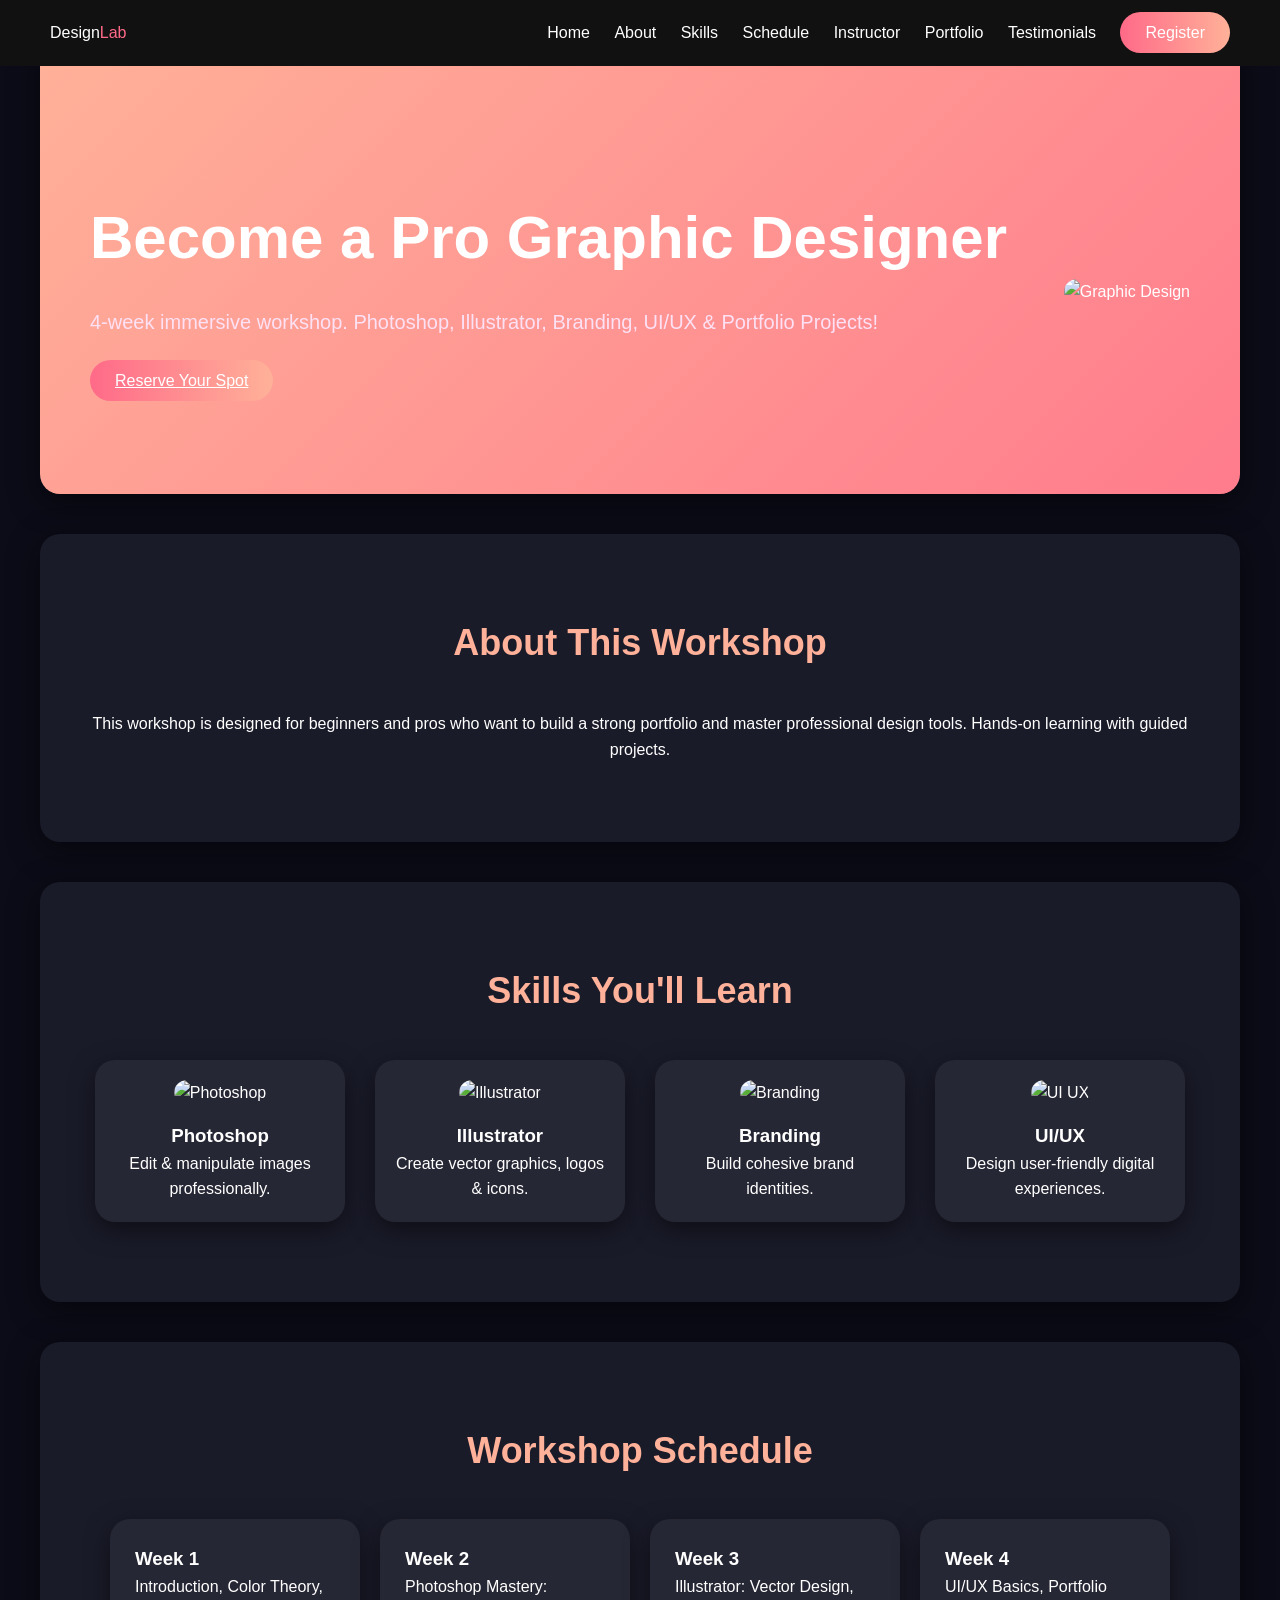
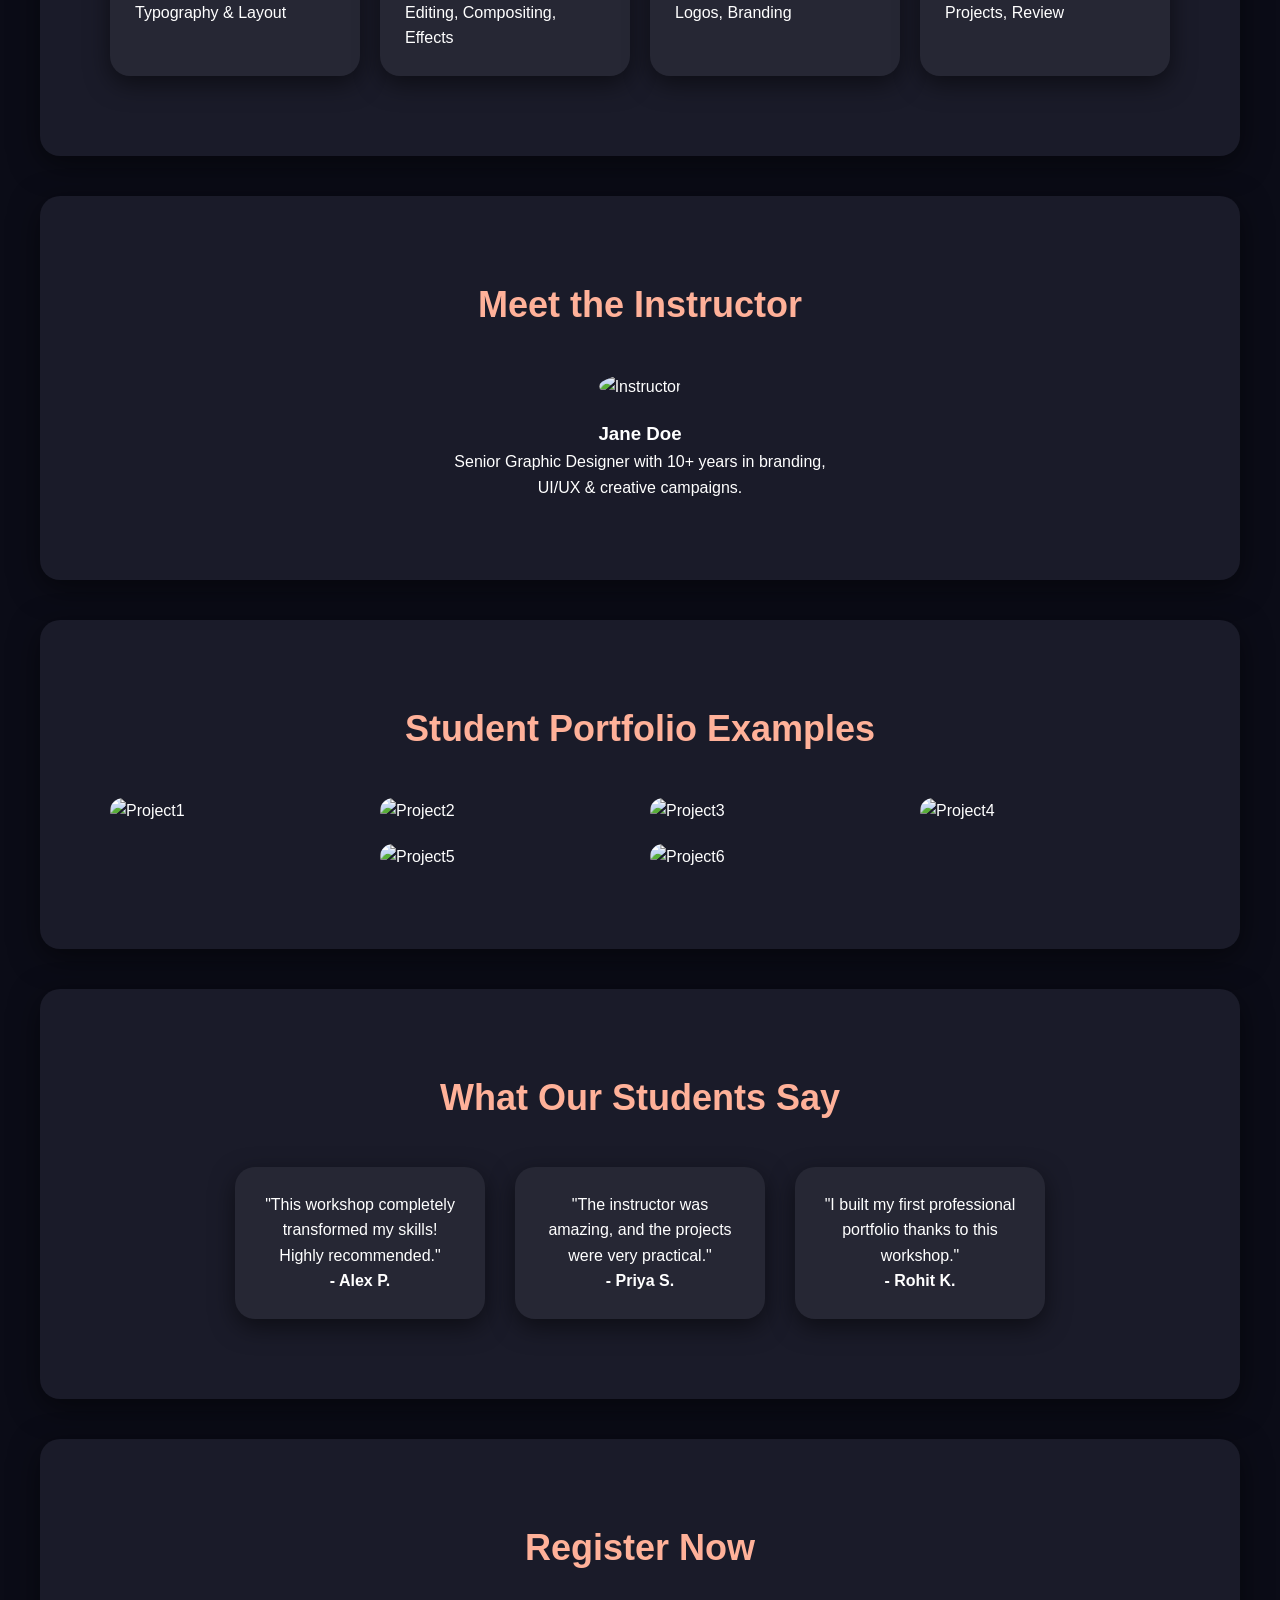
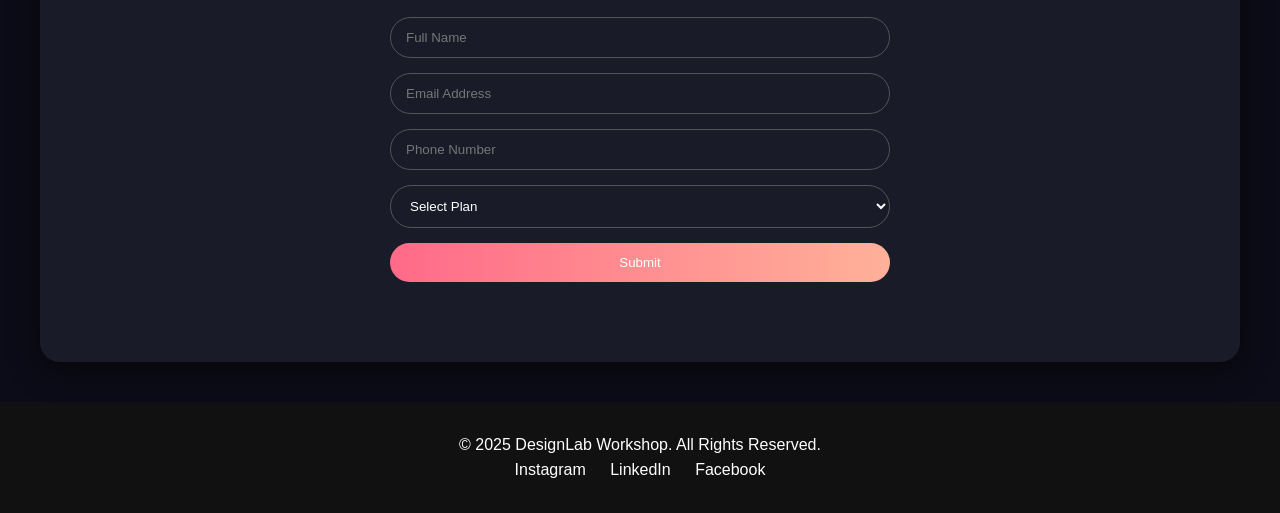
==== index.html @ cbcce092 "hi" ====
<!DOCTYPE html>
<html lang="en">
<head>
  <meta charset="UTF-8">
  <meta name="viewport" content="width=device-width, initial-scale=1.0">
  <title>Creative Graphic Design Workshop</title>
  <link rel="stylesheet" href="style.css">
</head>
<body>

<!-- Header -->
<header>
  <div class="logo">Design<span>Lab</span></div>
  <nav>
    <a href="#home">Home</a>
    <a href="#about">About</a>
    <a href="#features">Skills</a>
    <a href="#schedule">Schedule</a>
    <a href="#instructor">Instructor</a>
    <a href="#portfolio">Portfolio</a>
    <a href="#testimonials">Testimonials</a>
    <a href="#contact" class="btn">Register</a>
  </nav>
</header>

<!-- Hero Section -->
<section id="home" class="hero">
  <div class="hero-text">
    <h1 class="fade-in">Become a Pro Graphic Designer</h1>
    <p class="fade-in delay">4-week immersive workshop. Photoshop, Illustrator, Branding, UI/UX & Portfolio Projects!</p>
    <a href="#contact" class="btn pulse">Reserve Your Spot</a>
  </div>
  <div class="hero-image float">
    <img src="https://images.unsplash.com/photo-1519389950473-47ba0277781c?auto=format&fit=crop&w=800&q=80" alt="Graphic Design">
  </div>
</section>

<!-- About Section -->
<section id="about" class="about fade-up">
  <h2>About This Workshop</h2>
  <p>This workshop is designed for beginners and pros who want to build a strong portfolio and master professional design tools. Hands-on learning with guided projects.</p>
</section>

<!-- Features / Skills Section -->
<section id="features" class="features-section fade-up">
  <h2>Skills You'll Learn</h2>
  <div class="features">
    <div class="feature-card hover-lift">
      <img src="https://images.unsplash.com/photo-1603791440384-56cd371ee9a7?auto=format&fit=crop&w=400&q=80" alt="Photoshop">
      <h3>Photoshop</h3>
      <p>Edit & manipulate images professionally.</p>
    </div>
    <div class="feature-card hover-lift">
      <img src="https://images.unsplash.com/photo-1593642532973-d31b6557fa68?auto=format&fit=crop&w=400&q=80" alt="Illustrator">
      <h3>Illustrator</h3>
      <p>Create vector graphics, logos & icons.</p>
    </div>
    <div class="feature-card hover-lift">
      <img src="https://images.unsplash.com/photo-1593642532973-d31b6557fa68?auto=format&fit=crop&w=400&q=80" alt="Branding">
      <h3>Branding</h3>
      <p>Build cohesive brand identities.</p>
    </div>
    <div class="feature-card hover-lift">
      <img src="https://images.unsplash.com/photo-1603791440384-56cd371ee9a7?auto=format&fit=crop&w=400&q=80" alt="UI UX">
      <h3>UI/UX</h3>
      <p>Design user-friendly digital experiences.</p>
    </div>
  </div>
</section>

<!-- Workshop Schedule -->
<section id="schedule" class="schedule fade-up">
  <h2>Workshop Schedule</h2>
  <div class="timeline">
    <div class="timeline-item hover-scale">
      <h3>Week 1</h3>
      <p>Introduction, Color Theory, Typography & Layout</p>
    </div>
    <div class="timeline-item hover-scale">
      <h3>Week 2</h3>
      <p>Photoshop Mastery: Editing, Compositing, Effects</p>
    </div>
    <div class="timeline-item hover-scale">
      <h3>Week 3</h3>
      <p>Illustrator: Vector Design, Logos, Branding</p>
    </div>
    <div class="timeline-item hover-scale">
      <h3>Week 4</h3>
      <p>UI/UX Basics, Portfolio Projects, Review</p>
    </div>
  </div>
</section>

<!-- Instructor Section -->
<section id="instructor" class="instructor fade-up">
  <h2>Meet the Instructor</h2>
  <div class="instructor-card hover-lift">
    <img src="https://images.unsplash.com/photo-1607746882042-944635dfe10e?auto=format&fit=crop&w=400&q=80" alt="Instructor">
    <h3>Jane Doe</h3>
    <p>Senior Graphic Designer with 10+ years in branding, UI/UX & creative campaigns.</p>
  </div>
</section>

<!-- Portfolio Section -->
<section id="portfolio" class="portfolio fade-up">
  <h2>Student Portfolio Examples</h2>
  <div class="portfolio-grid">
    <img src="https://encrypted-tbn0.gstatic.com/images?q=tbn:ANd9GcRkRCyeBknN8qNPNe3DCcGwMV815dPsTj6tZT7scc4kRusGjpOSDrhjuAhQFnITXn-SdNk&usqp=CAU" alt="Project1" class="hover-lift">
    <img src="https://media.gettyimages.com/id/1047699430/photo/overhead-view-on-business-people-around-desk.jpg?s=612x612&w=gi&k=20&c=iSGnmfJ7ACrtvulleVl54E3kuUwLHp-P-WmxgAgH-lI=" alt="Project2" class="hover-lift">
    <img src="https://encrypted-tbn0.gstatic.com/images?q=tbn:ANd9GcQW49qAfpJubjxFRxAAOsRLLwu3AFD2kW9Oeg&s" alt="Project3" class="hover-lift">
    <img src="https://encrypted-tbn0.gstatic.com/images?q=tbn:ANd9GcQsfTODe6CVoeCnUn7_LAl8l0Q-8zU34GUbAQ&s" alt="Project4" class="hover-lift">
    <img src="https://encrypted-tbn0.gstatic.com/images?q=tbn:ANd9GcQW49qAfpJubjxFRxAAOsRLLwu3AFD2kW9Oeg&s" alt="Project5" class="hover-lift">
    <img src="https://encrypted-tbn0.gstatic.com/images?q=tbn:ANd9GcSAWP3q7mBerQ2cqlI_NWh0PYRNKXmSsPa1eQ&s" alt="Project6" class="hover-lift">
  </div>
</section>

<!-- Testimonials Section -->
<section id="testimonials" class="testimonials fade-up">
  <h2>What Our Students Say</h2>
  <div class="testimonial-grid">
    <div class="testimonial-card hover-lift">
      <p>"This workshop completely transformed my skills! Highly recommended."</p>
      <h4>- Alex P.</h4>
    </div>
    <div class="testimonial-card hover-lift">
      <p>"The instructor was amazing, and the projects were very practical."</p>
      <h4>- Priya S.</h4>
    </div>
    <div class="testimonial-card hover-lift">
      <p>"I built my first professional portfolio thanks to this workshop."</p>
      <h4>- Rohit K.</h4>
    </div>
  </div>
</section>

<!-- Contact Form -->
<section id="contact" class="contact fade-up">
  <h2>Register Now</h2>
  <form>
    <input type="text" placeholder="Full Name" required>
    <input type="email" placeholder="Email Address" required>
    <input type="tel" placeholder="Phone Number" required>
    <select required>
      <option value="">Select Plan</option>
      <option value="basic">Basic</option>
      <option value="premium">Premium</option>
    </select>
    <button type="submit" class="btn pulse">Submit</button>
  </form>
</section>

<!-- Footer -->
<footer>
  <p>&copy; 2025 DesignLab Workshop. All Rights Reserved.</p>
  <div class="social">
    <a href="#">Instagram</a>
    <a href="#">LinkedIn</a>
    <a href="#">Facebook</a>
  </div>
</footer>

</body>
</html>
---- style.css ----
/* ===========================
   Base & Reset
=========================== */
* { margin:0; padding:0; box-sizing:border-box; font-family:'Arial',sans-serif; }
body { background-color: #0b0c17; color:#fff; line-height:1.6; scroll-behavior:smooth; }

/* ===========================
   Header
=========================== */
header {
    display:flex;
    justify-content:space-between;
    align-items:center;
    padding:20px 50px;
    background:#111;
    position:fixed;
    width:100%;
    top:0;
    z-index:1000;
}
header .logo span { color:#ff6a88; } /* matches hero gradient pink */
header nav a { color:#fff; margin-left:20px; text-decoration:none; transition:color 0.3s; }
header nav a:hover, .btn:hover { color:#ffb199; } /* matches hero gradient coral */

/* ===========================
   Buttons
=========================== */
.btn {
    padding:12px 25px;
    background:linear-gradient(90deg,#ff6a88,#ffb199); /* pink → coral */
    color:#fff;
    border-radius:50px;
    cursor:pointer;
    transition:transform 0.3s,box-shadow 0.3s;
}
.btn:hover {
    transform:scale(1.05);
    box-shadow:0 8px 20px rgba(255,106,136,0.5);
}
.pulse { animation: pulse 2s infinite; }
@keyframes pulse { 0%,100%{transform:scale(1)} 50%{transform:scale(1.05);} }

/* ===========================
   Hero Section
=========================== */
.hero {
    display:flex;
    justify-content: space-between;
    align-items: center;
    padding:150px 50px 100px;
    background: linear-gradient(-45deg, #6a11cb, #2575fc, #ff6a88, #ffb199);
    background-size: 400% 400%;
    animation: gradientBG 15s ease infinite;
    color:#fff;
    border-radius:20px;
}
.hero h1 { font-size:60px; margin-bottom:20px; color:#fff; }
.hero p { font-size:20px; margin-bottom:30px; color:#fce1f5; } /* soft pastel */
.hero-image img { width:500px; border-radius:15px; animation:float 6s ease-in-out infinite; }

/* ===========================
   Animations
=========================== */
@keyframes gradientBG { 0%{background-position:0%50%} 50%{background-position:100%50%} 100%{background-position:0%50%} }
@keyframes float { 0%,100%{transform:translateY(0)} 50%{transform:translateY(-20px)} }
.fade-in { opacity:0; animation:fadeIn 1.5s forwards; }
.fade-in.delay { animation-delay:0.5s; }
.fade-up { opacity:0; transform:translateY(50px); animation:fadeUp 1s forwards; }
@keyframes fadeIn{ to{opacity:1;} } 
@keyframes fadeUp{ to{opacity:1; transform:translateY(0);} }

#about p{
   text-align: center;
}

/* ===========================
   Sections
=========================== */
section {
    padding:80px 50px;
    background:#1a1b29; /* dark card base */
    border-radius:20px;
    margin:40px auto;
    max-width:1200px;
    box-shadow:0 8px 30px rgba(0,0,0,0.5);
}
section h2 {
    text-align:center;
    font-size:36px;
    margin-bottom:40px;
    color:#ffb199; /* coral accent for headings */
}

/* ===========================
   Features / Skills
=========================== */
.features { display:flex; justify-content:center; flex-wrap:wrap; gap:30px; margin-top:40px; }
.feature-card {
    background:#262734; /* slightly lighter than section */
    border-radius:20px;
    padding:20px;
    width:250px;
    text-align:center;
    box-shadow:0 8px 25px rgba(0,0,0,0.5);
    transition:transform 0.3s,box-shadow 0.3s;
}
.feature-card img { width:100%; border-radius:15px; margin-bottom:15px; }
.hover-lift:hover { transform:translateY(-10px); box-shadow:0 12px 30px rgba(255,106,136,0.5); }

/* ===========================
   Timeline / Schedule
=========================== */
.timeline { display:flex; flex-wrap:wrap; gap:20px; justify-content:center; }
.timeline-item {
    background:#262734;
    padding:25px;
    border-radius:20px;
    width:250px;
    box-shadow:0 8px 25px rgba(0,0,0,0.5);
    transition:transform 0.3s,box-shadow 0.3s;
}
.hover-scale:hover { transform:scale(1.05); box-shadow:0 12px 25px rgba(255,106,136,0.5); }

/* ===========================
   Instructor
=========================== */
.instructor-card { text-align:center; max-width:400px; margin:0 auto; transition:transform 0.3s,box-shadow 0.3s; }
.instructor-card img { width:200px; border-radius:50%; margin-bottom:20px; }

/* ===========================
   Portfolio
=========================== */
.portfolio-grid { display:flex; flex-wrap:wrap; justify-content:center; gap:20px; margin-top:30px; }
.portfolio-grid img { width:250px; border-radius:20px; transition:transform 0.3s; }
.portfolio-grid img:hover { transform:scale(1.05); }

/* ===========================
   Testimonials
=========================== */
.testimonial-grid { display:flex; flex-wrap:wrap; justify-content:center; gap:30px; margin-top:30px; }
.testimonial-card {
    background:#262734;
    padding:25px;
    border-radius:20px;
    width:250px;
    text-align:center;
    box-shadow:0 8px 25px rgba(0,0,0,0.5);
    transition:transform 0.3s;
}
.testimonial-card:hover { transform:translateY(-10px); }

/* ===========================
   Pricing
=========================== */
.pricing-cards { display:flex; flex-wrap:wrap; justify-content:center; gap:30px; }
.card {
    background:#262734;
    padding:30px;
    border-radius:25px;
    width:250px;
    text-align:center;
    box-shadow:0 12px 25px rgba(0,0,0,0.5);
    transition:transform 0.3s,box-shadow 0.3s;
}

/* ===========================
   Contact / Registration
=========================== */
.contact form { max-width:500px; margin:0 auto; display:flex; flex-direction:column; gap:15px; }
.contact input, .contact select, .contact button {
    padding:12px 15px;
    border-radius:50px;
    border:1px solid #555;
    background:#1a1b29;
    color:#fff;
    transition:all 0.3s;
}
.contact input:focus, .contact select:focus { border-color:#ff6a88; box-shadow:0 0 10px rgba(255,106,136,0.5); outline:none; }
.contact button { background:linear-gradient(90deg,#ff6a88,#ffb199); color:#fff; border:none; cursor:pointer; }

/* ===========================
   Footer
=========================== */
footer { background:#111; color:#fff; text-align:center; padding:30px 50px; }
footer .social a { margin:0 10px; color:#fff; text-decoration:none; transition:color 0.3s; }
footer .social a:hover { color:#ff6a88; }

/* ===========================
   Responsive
=========================== */
@media(max-width:900px){
  .hero{ flex-direction:column; text-align:center; }
  .hero-image img{ width:100%; margin-top:30px; }
  .features,.timeline,.portfolio-grid,.testimonial-grid,.pricing-cards{ flex-direction:column; align-items:center; }
}
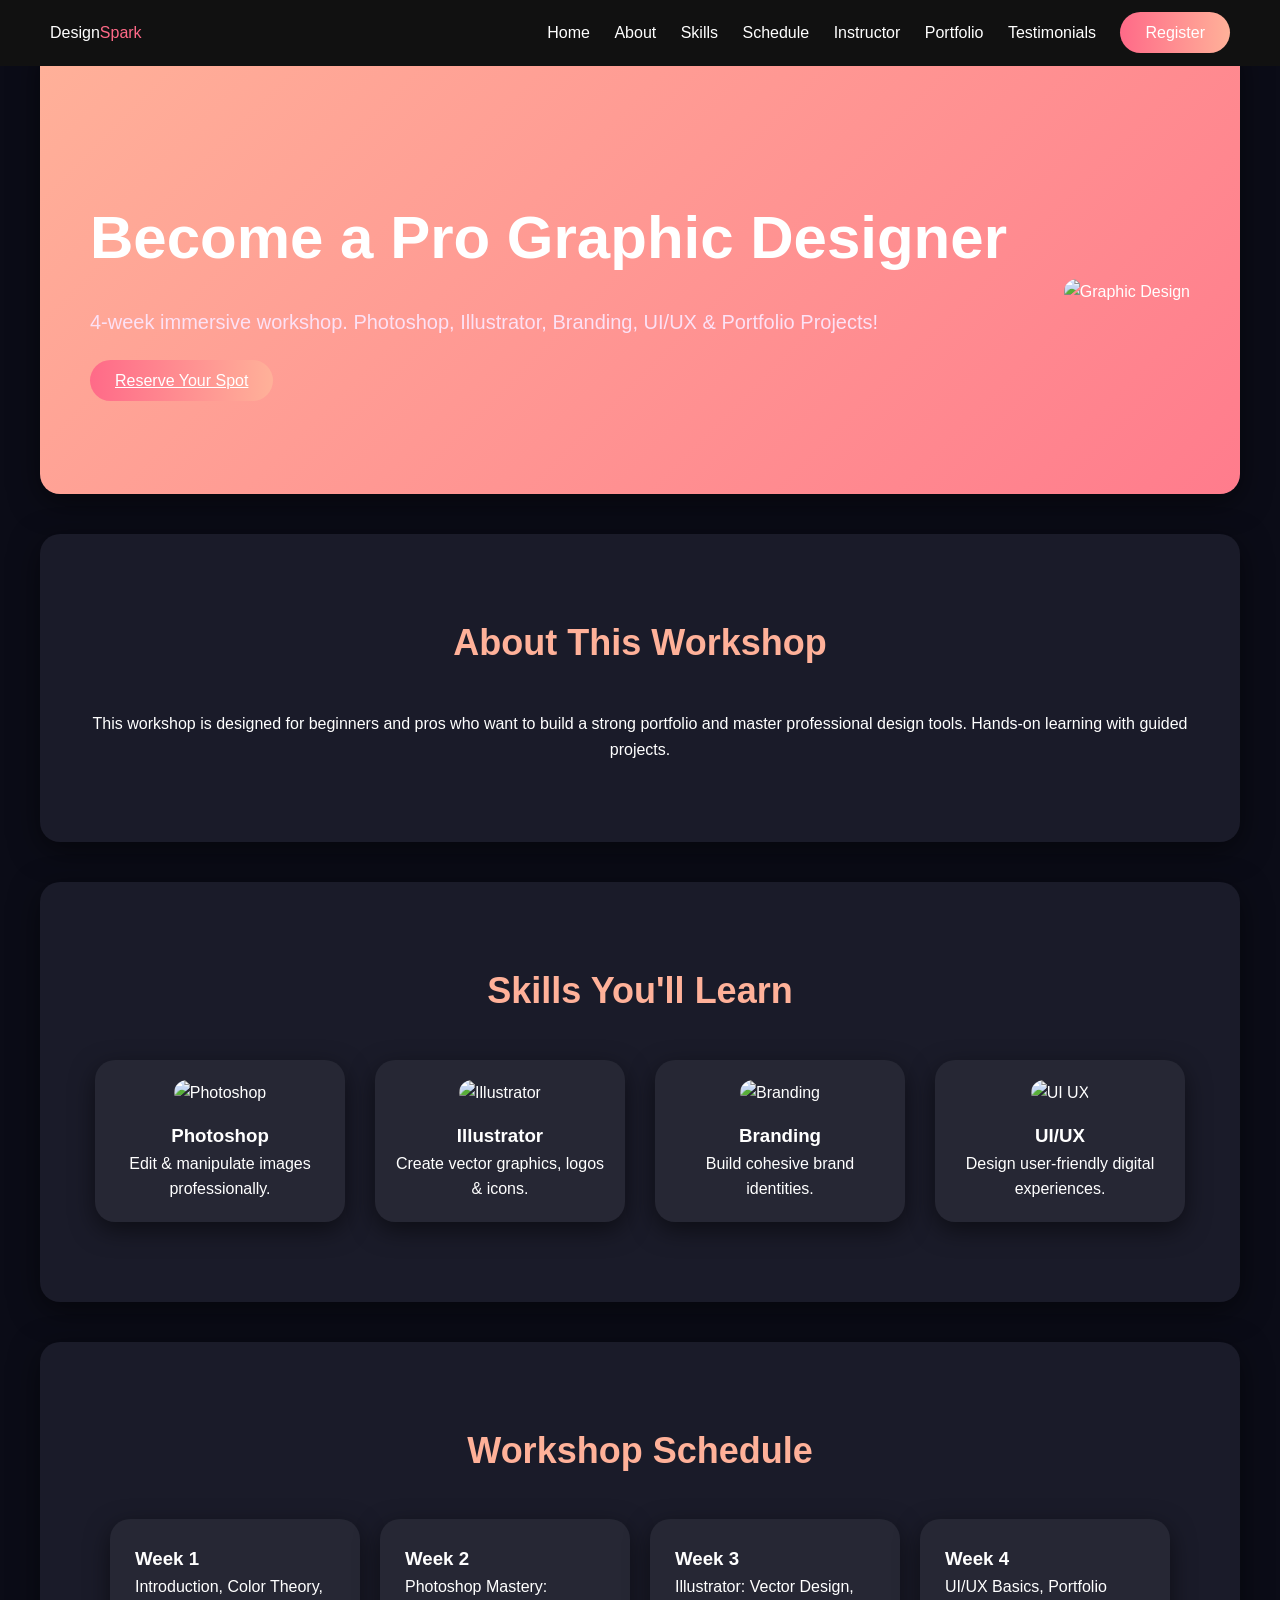
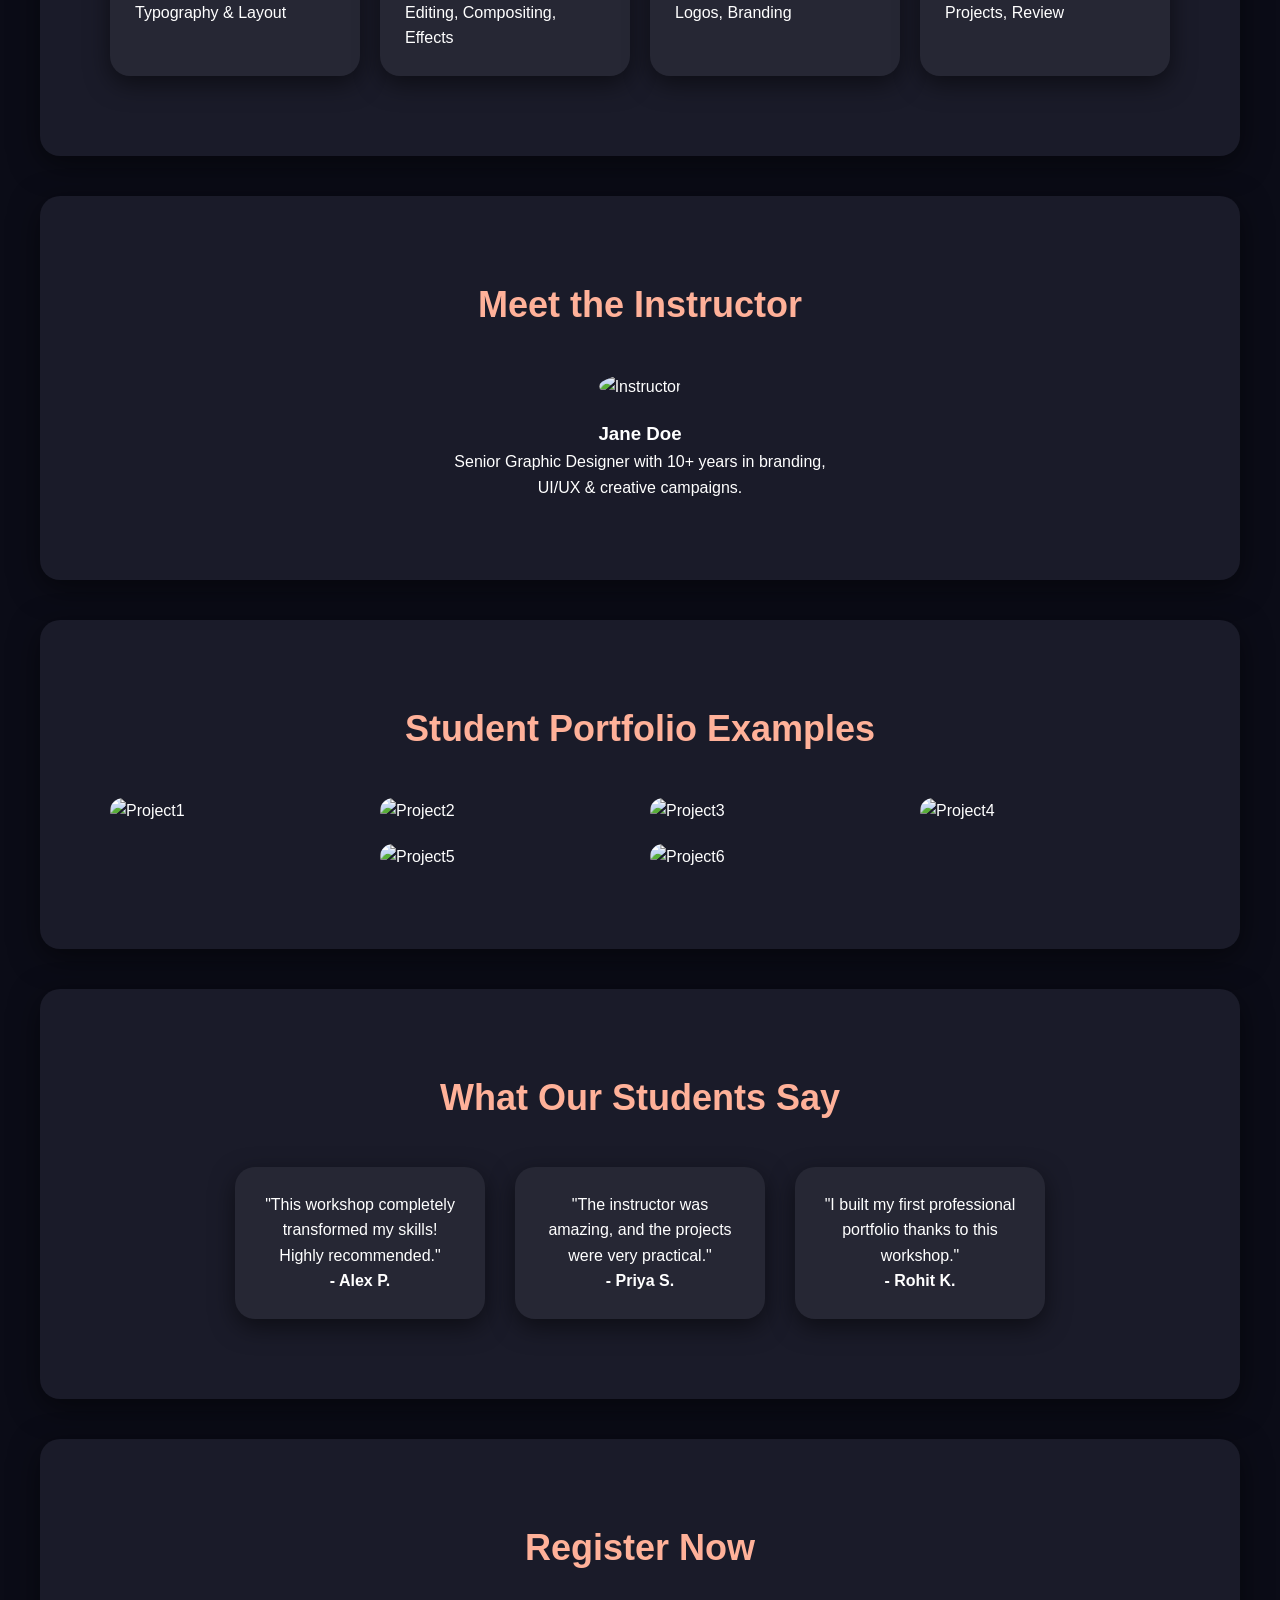
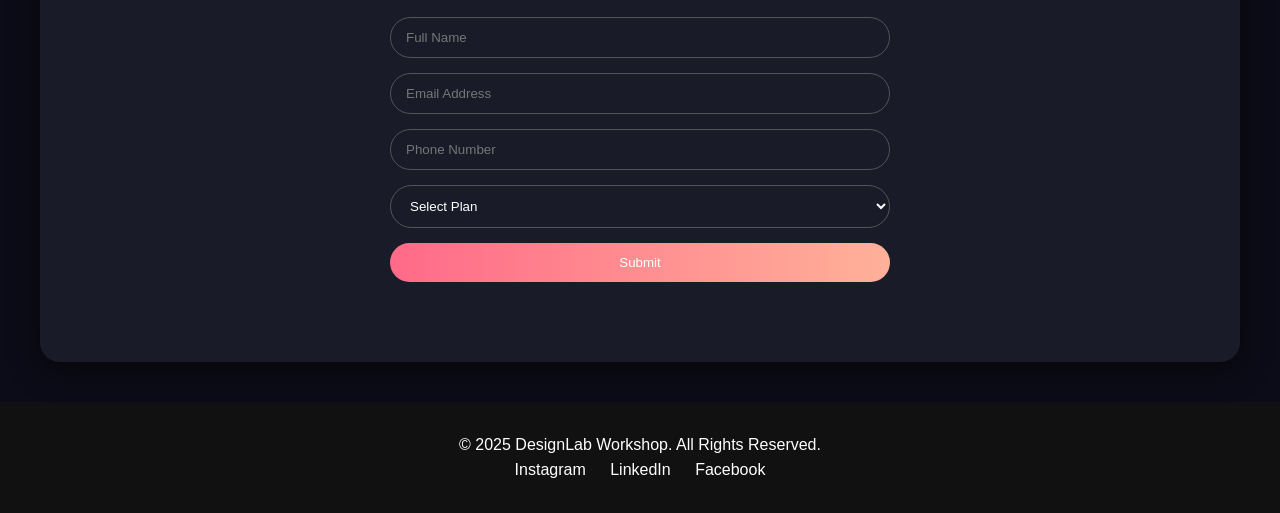
==== commit e28bb1ad: "dm" ====
--- a/index.html
+++ b/index.html
@@ -10,7 +10,7 @@
 
 <!-- Header -->
 <header>
-  <div class="logo">Design<span>Lab</span></div>
+  <div class="logo">Design<span>Spark</span></div>
   <nav>
     <a href="#home">Home</a>
     <a href="#about">About</a>
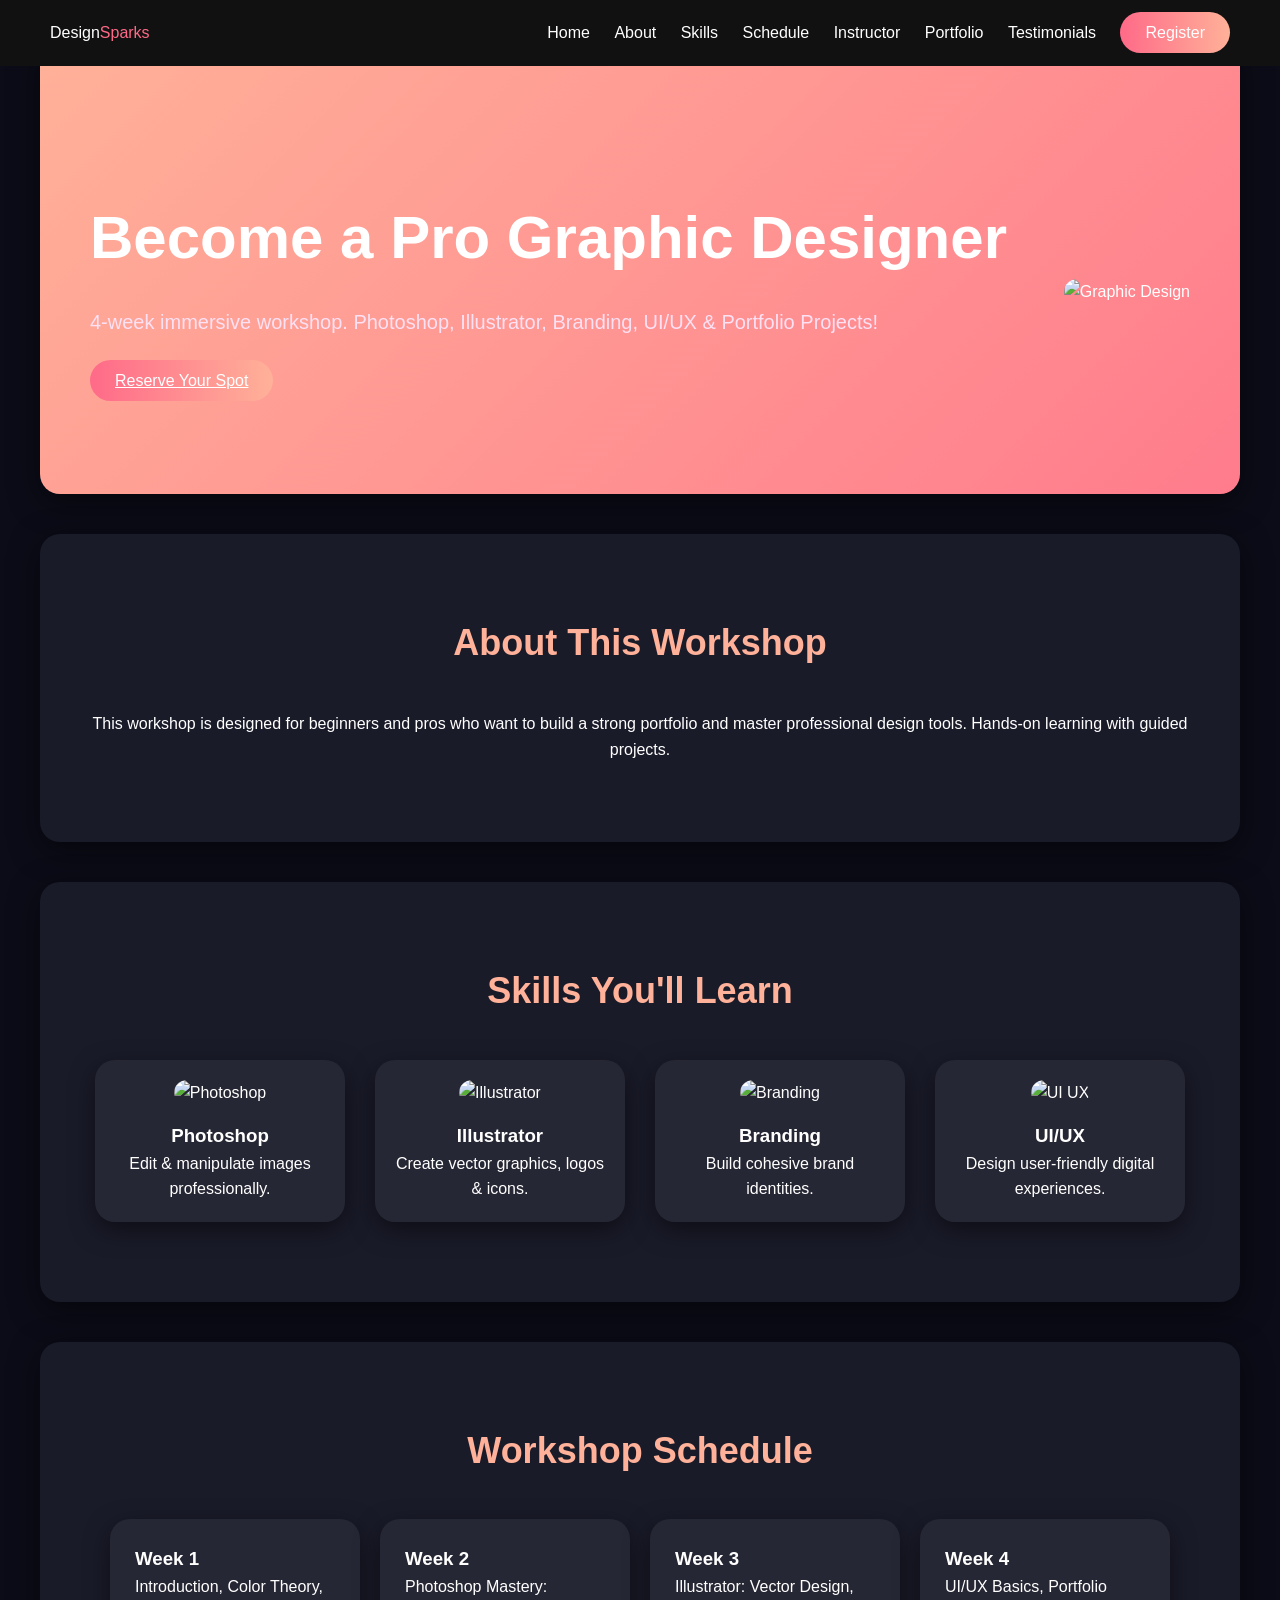
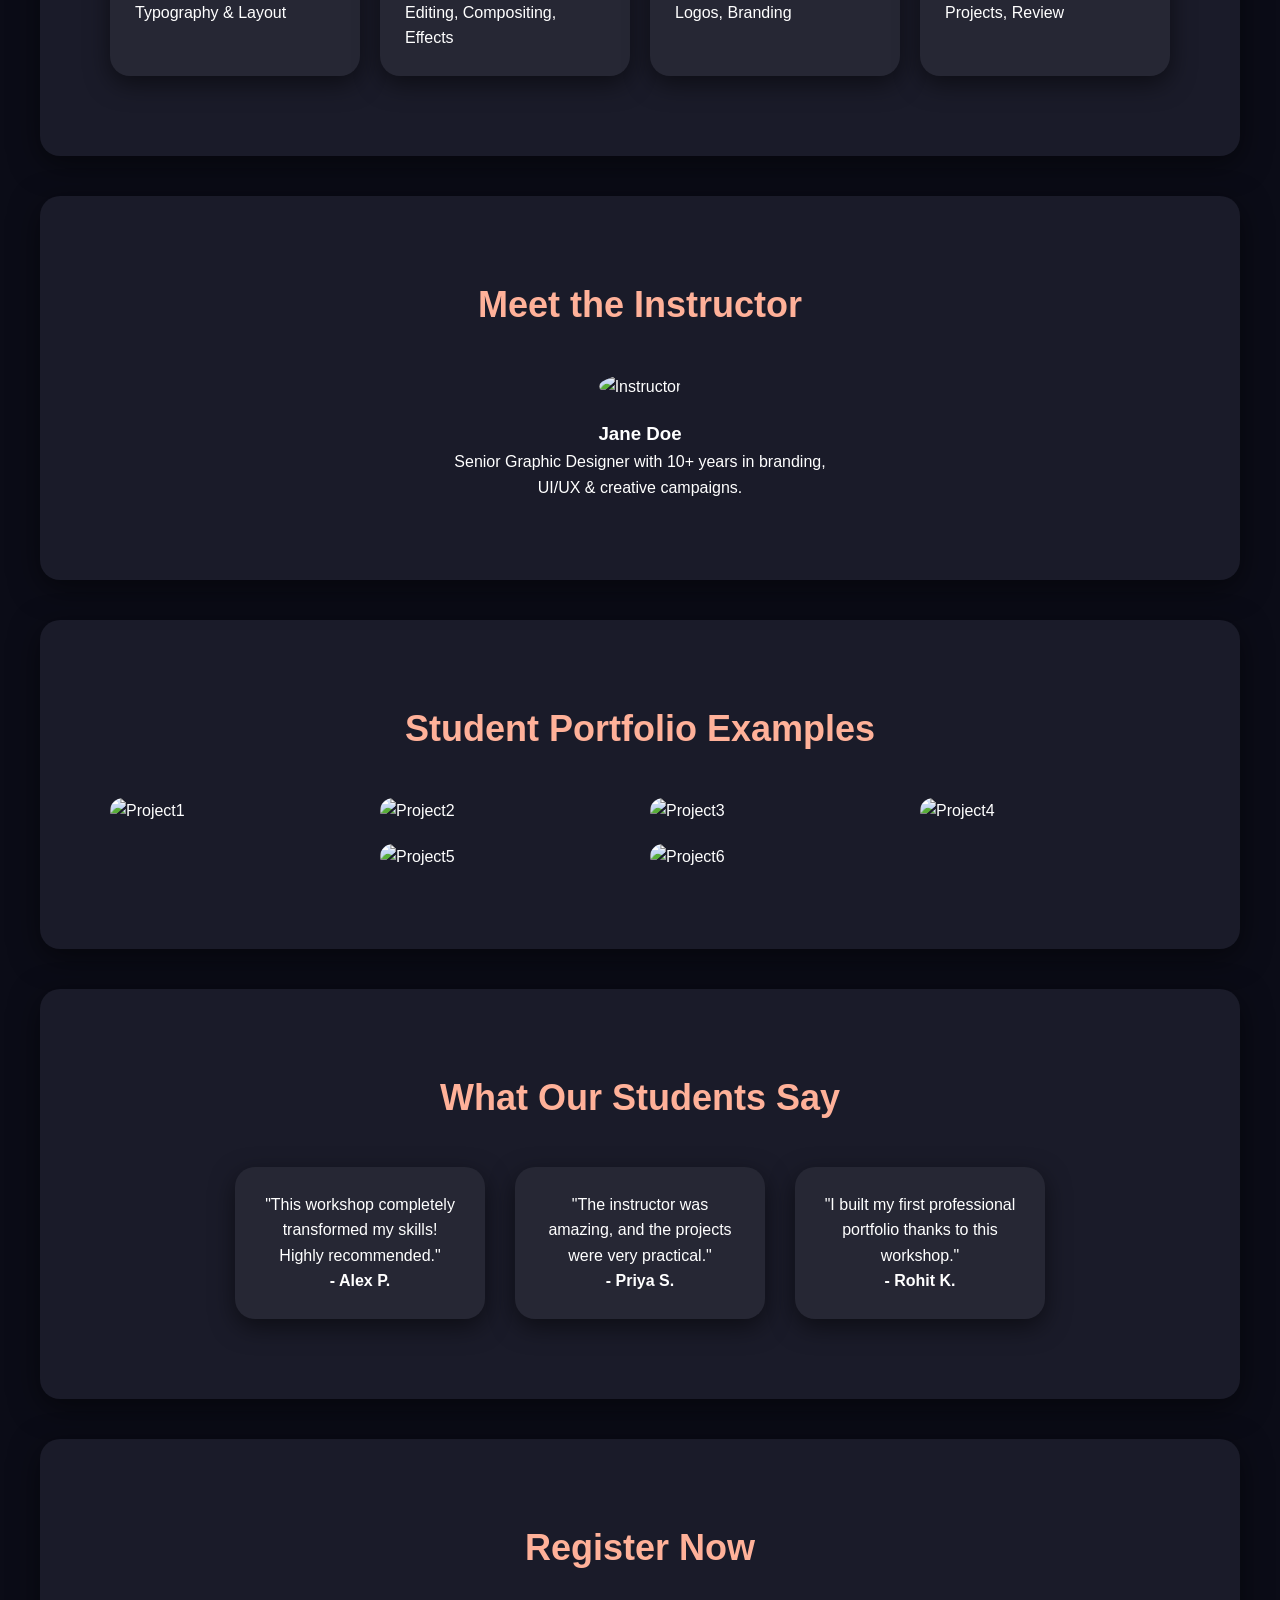
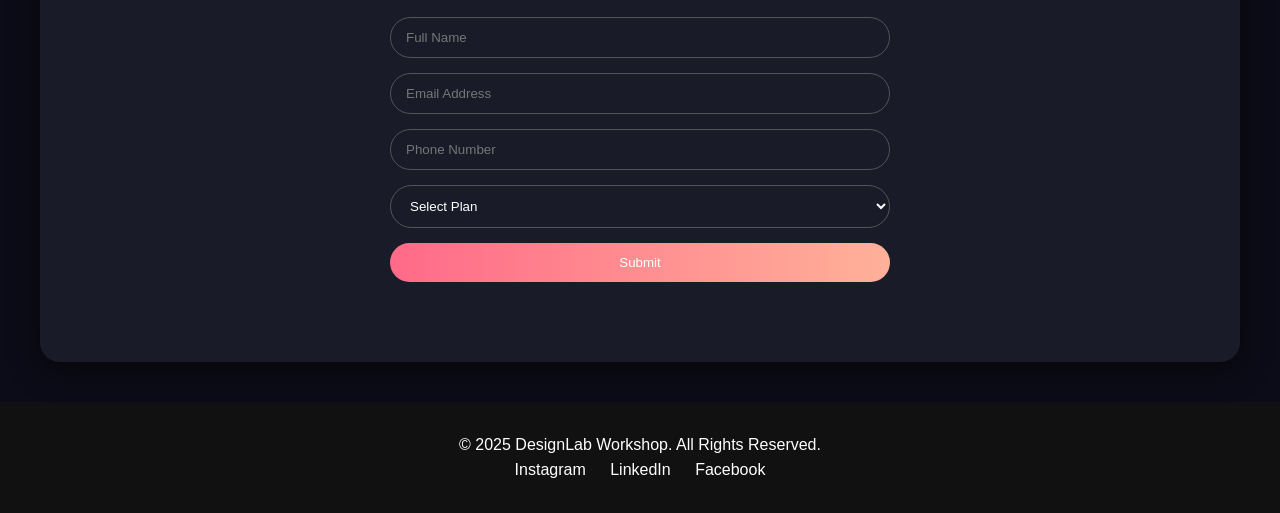
==== commit ffbdf9f4: "Update index.html" ====
--- a/index.html
+++ b/index.html
@@ -10,7 +10,7 @@
 
 <!-- Header -->
 <header>
-  <div class="logo">Design<span>Spark</span></div>
+  <div class="logo">Design<span>Sparks</span></div>
   <nav>
     <a href="#home">Home</a>
     <a href="#about">About</a>
